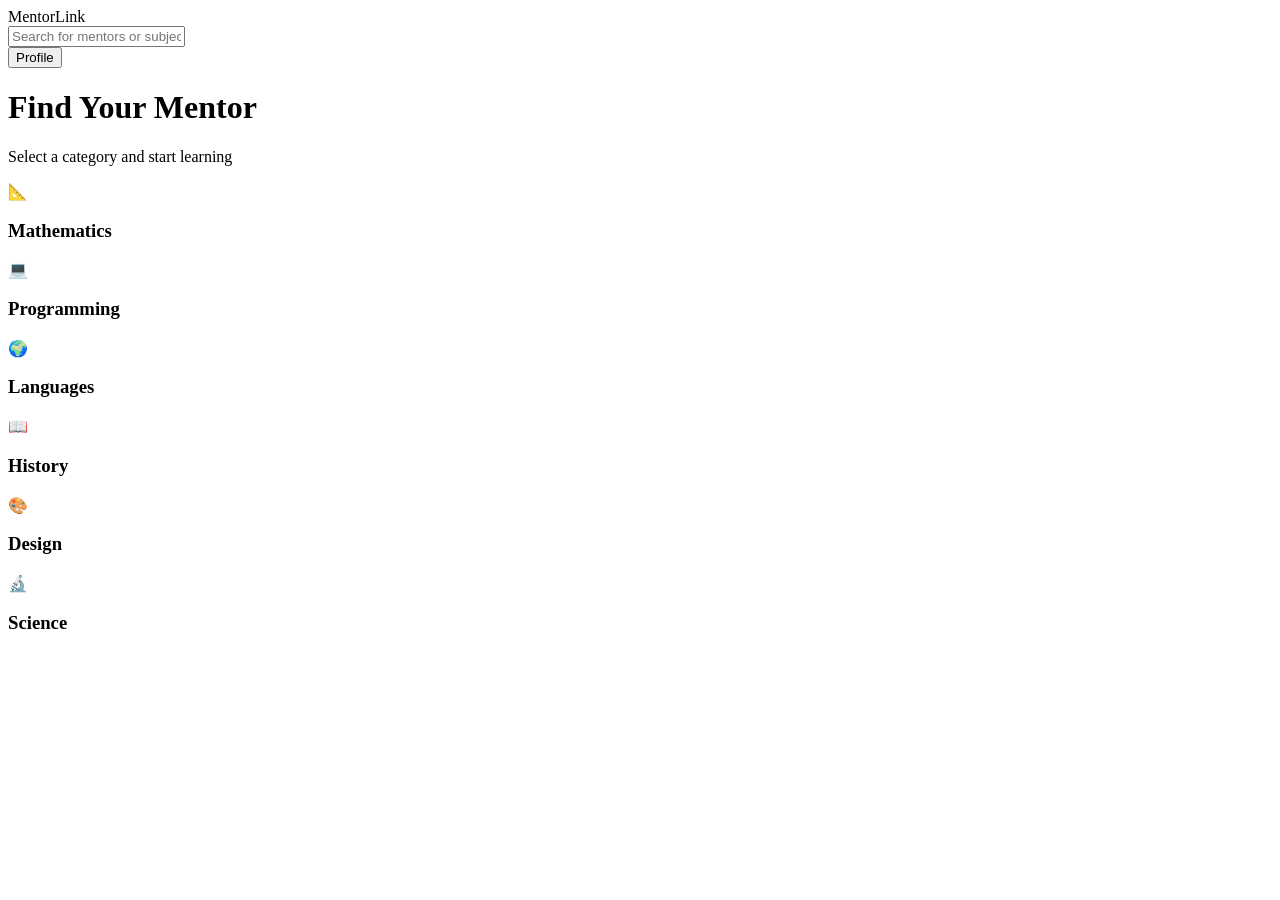
==== frontend/pages/home.html @ 780b427e "homepage" ====
<!DOCTYPE html>
<html lang="en">
<head>
<meta charset="UTF-8">
<title>MentorLink - Home</title>

<link href="https://fonts.googleapis.com/css2?family=Poppins:wght@300;400;500;600&display=swap" rel="stylesheet">
<link rel="stylesheet" href="home.css">

</head>

<body>

<!-- NAVBAR -->

<div class="navbar">

<div class="logo">
MentorLink
</div>

<div class="search-box">
<input type="text" placeholder="Search for mentors or subjects...">
</div>

<button class="profile-btn">Profile</button>

</div>


<!-- MAIN -->

<div class="main">

<h1>Find Your Mentor</h1>
<p>Select a category and start learning</p>


<div class="categories">

<div class="category">
📐
<h3>Mathematics</h3>
</div>

<div class="category">
💻
<h3>Programming</h3>
</div>

<div class="category">
🌍
<h3>Languages</h3>
</div>

<div class="category">
📖
<h3>History</h3>
</div>

<div class="category">
🎨
<h3>Design</h3>
</div>

<div class="category">
🔬
<h3>Science</h3>
</div>

</div>

</div>

</body>
</html>
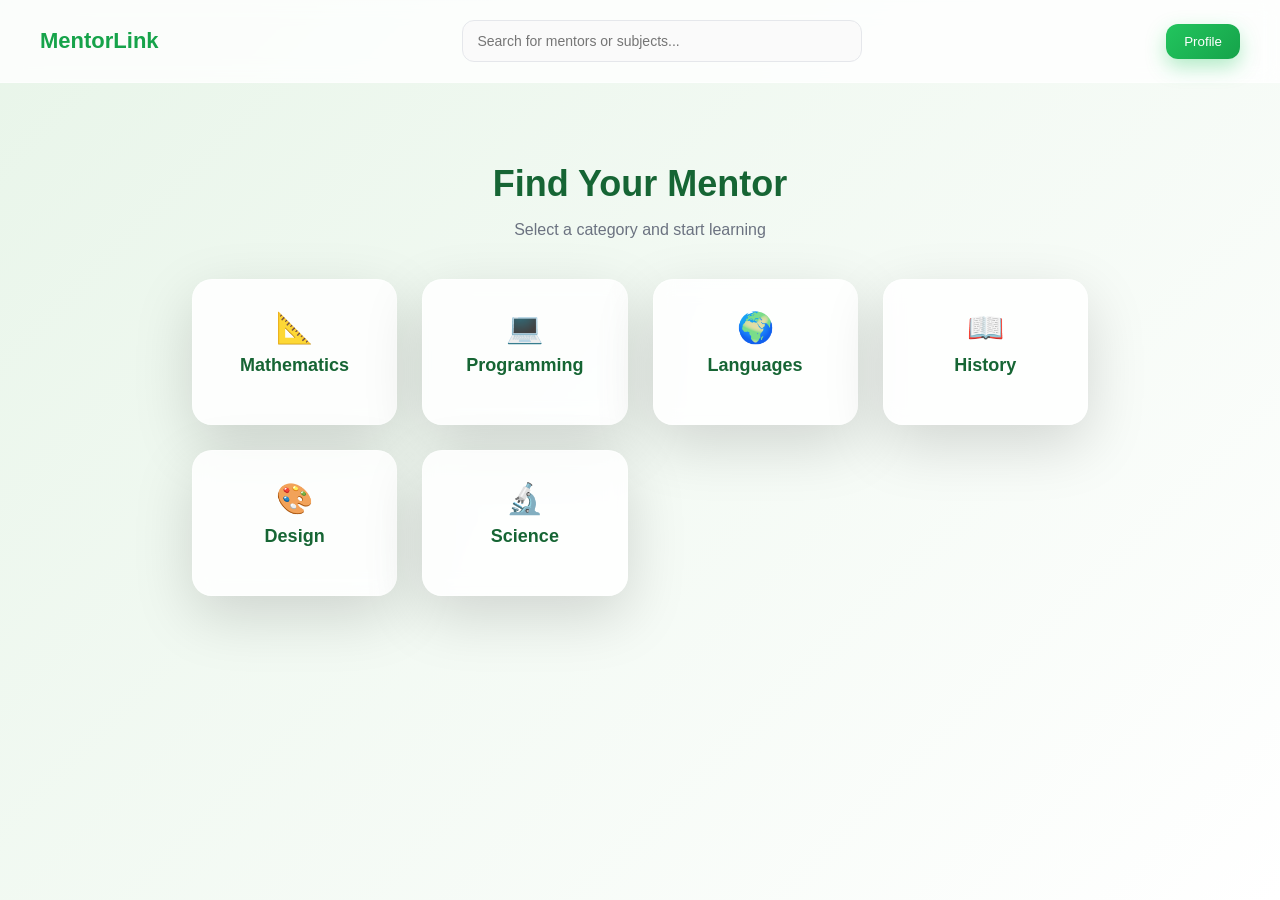
==== commit 9f3b5d58: "fixed home" ====
--- a/frontend/pages/home.html
+++ b/frontend/pages/home.html
@@ -5,7 +5,7 @@
 <title>MentorLink - Home</title>
 
 <link href="https://fonts.googleapis.com/css2?family=Poppins:wght@300;400;500;600&display=swap" rel="stylesheet">
-<link rel="stylesheet" href="home.css">
+<link rel="stylesheet" href="../css/home.css">
 
 </head>
 
--- a/frontend/css/home.css
+++ b/frontend/css/home.css
@@ -0,0 +1,124 @@
+*{
+box-sizing:border-box;
+font-family:'Poppins',sans-serif;
+}
+
+body{
+margin:0;
+min-height:100vh;
+background:linear-gradient(135deg,#e8f5e9,#ffffff);
+}
+
+
+/* NAVBAR */
+
+.navbar{
+display:flex;
+align-items:center;
+justify-content:space-between;
+padding:20px 40px;
+background:rgba(255,255,255,0.8);
+backdrop-filter:blur(10px);
+border-bottom:1px solid rgba(255,255,255,0.4);
+}
+
+.logo{
+font-size:22px;
+font-weight:600;
+color:#16a34a;
+}
+
+.search-box{
+flex:1;
+display:flex;
+justify-content:center;
+}
+
+.search-box input{
+width:400px;
+padding:12px 14px;
+border-radius:12px;
+border:1px solid #e5e7eb;
+background:#fafafa;
+font-size:14px;
+transition:0.2s;
+}
+
+.search-box input:focus{
+outline:none;
+border-color:#22c55e;
+box-shadow:0 0 0 3px rgba(34,197,94,0.15);
+background:white;
+}
+
+
+/* PROFILE BUTTON */
+
+.profile-btn{
+padding:10px 18px;
+border:none;
+border-radius:12px;
+background:linear-gradient(135deg,#22c55e,#16a34a);
+color:white;
+font-weight:500;
+cursor:pointer;
+transition:0.25s;
+box-shadow:0 8px 20px rgba(34,197,94,0.35);
+}
+
+.profile-btn:hover{
+transform:translateY(-2px);
+}
+
+
+/* MAIN */
+
+.main{
+text-align:center;
+margin-top:80px;
+}
+
+.main h1{
+font-size:36px;
+color:#166534;
+margin-bottom:10px;
+}
+
+.main p{
+color:#6b7280;
+margin-bottom:40px;
+}
+
+
+/* CATEGORIES */
+
+.categories{
+display:grid;
+grid-template-columns:repeat(auto-fit,minmax(200px,1fr));
+gap:25px;
+width:70%;
+margin:auto;
+}
+
+.category{
+padding:30px;
+border-radius:20px;
+background:rgba(255,255,255,0.85);
+backdrop-filter:blur(10px);
+box-shadow:0 20px 60px rgba(0,0,0,0.15);
+border:1px solid rgba(255,255,255,0.4);
+font-size:30px;
+cursor:pointer;
+transition:0.25s;
+}
+
+.category h3{
+font-size:18px;
+margin-top:10px;
+color:#166534;
+}
+
+.category:hover{
+transform:translateY(-5px);
+box-shadow:0 25px 70px rgba(0,0,0,0.2);
+}
